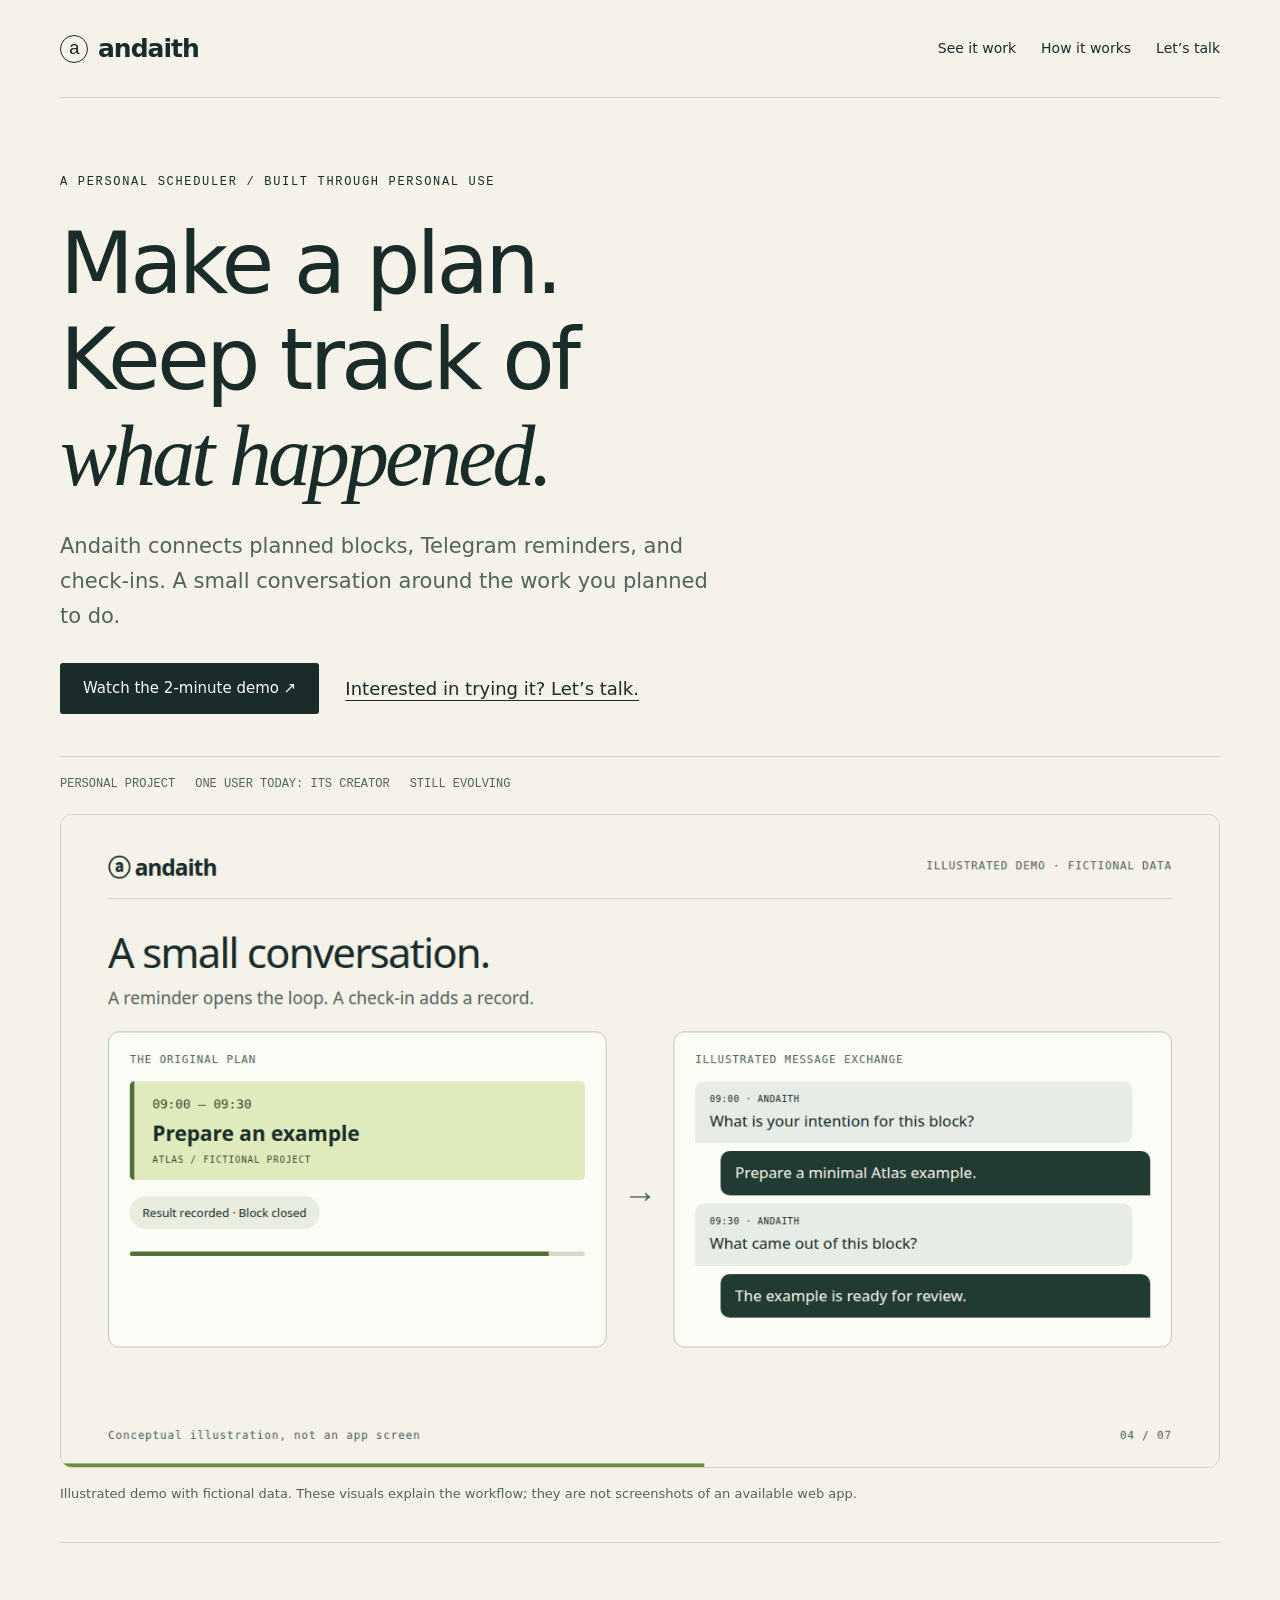
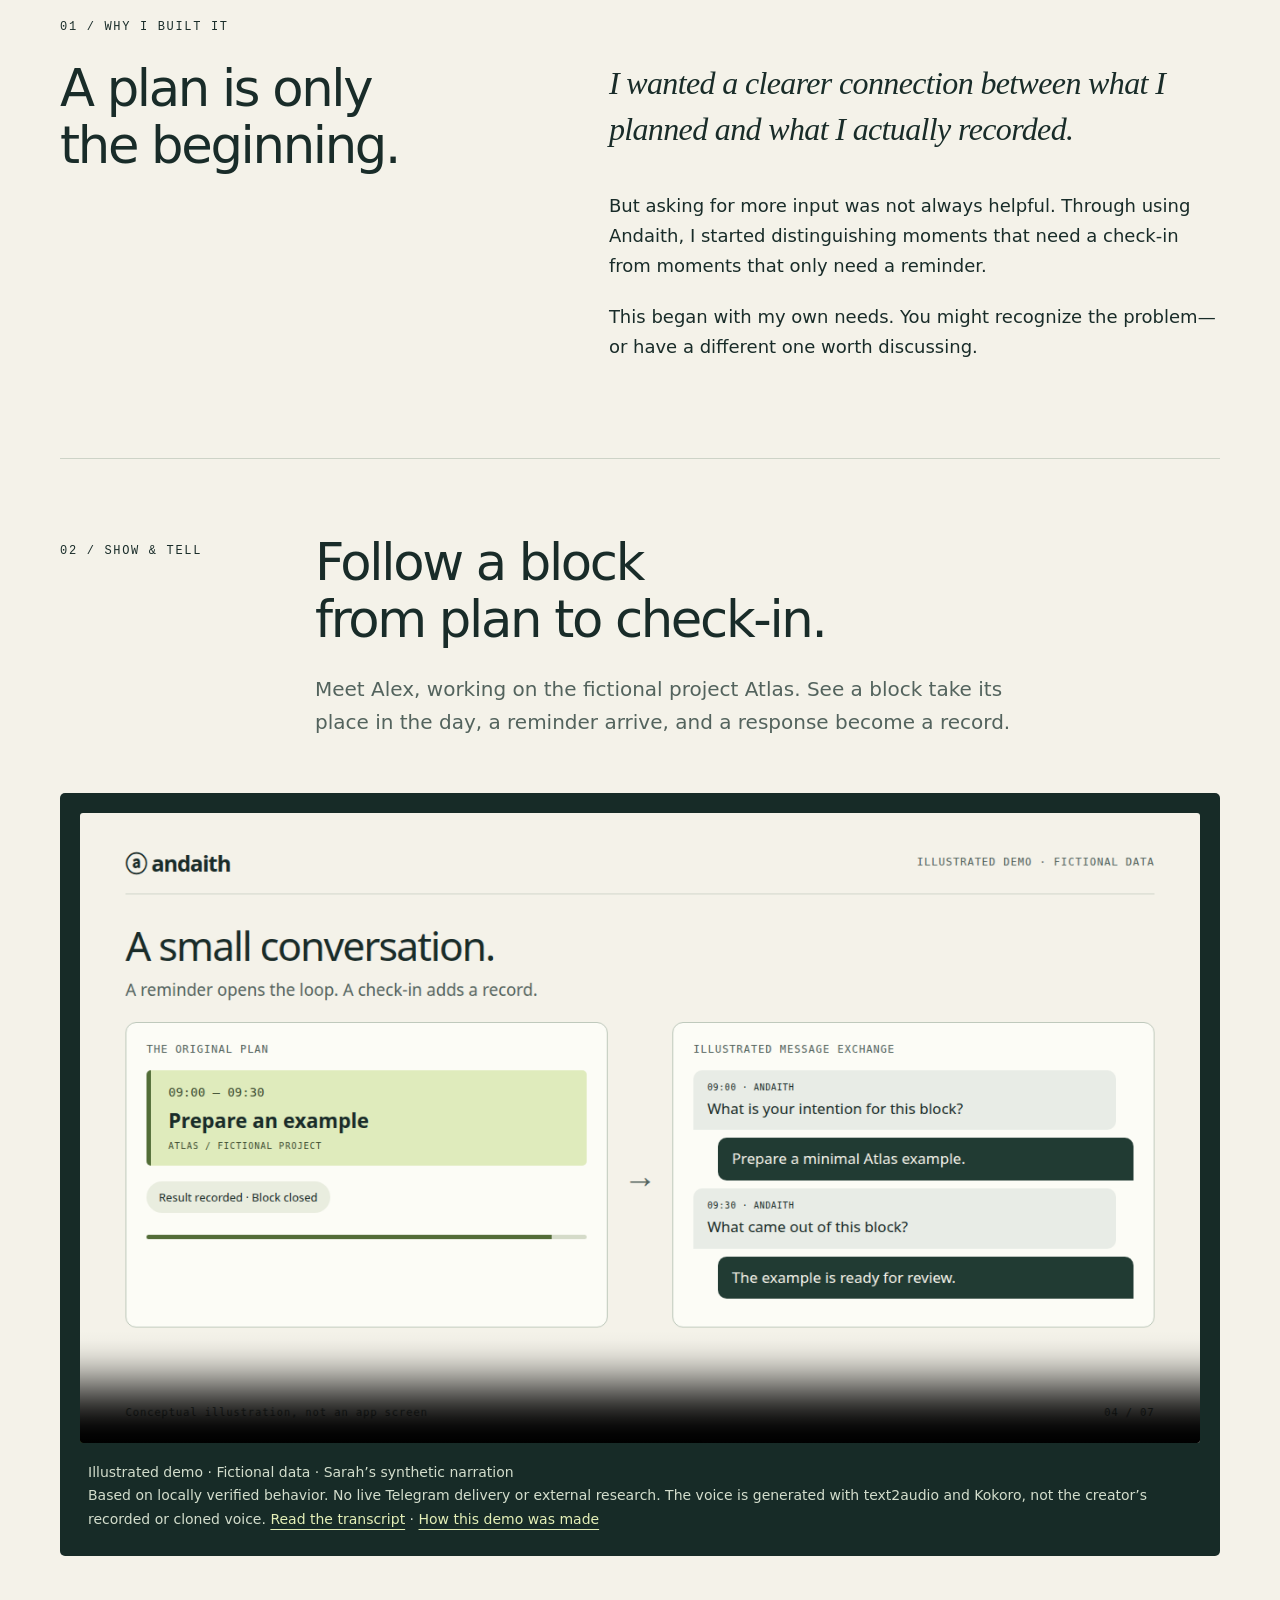
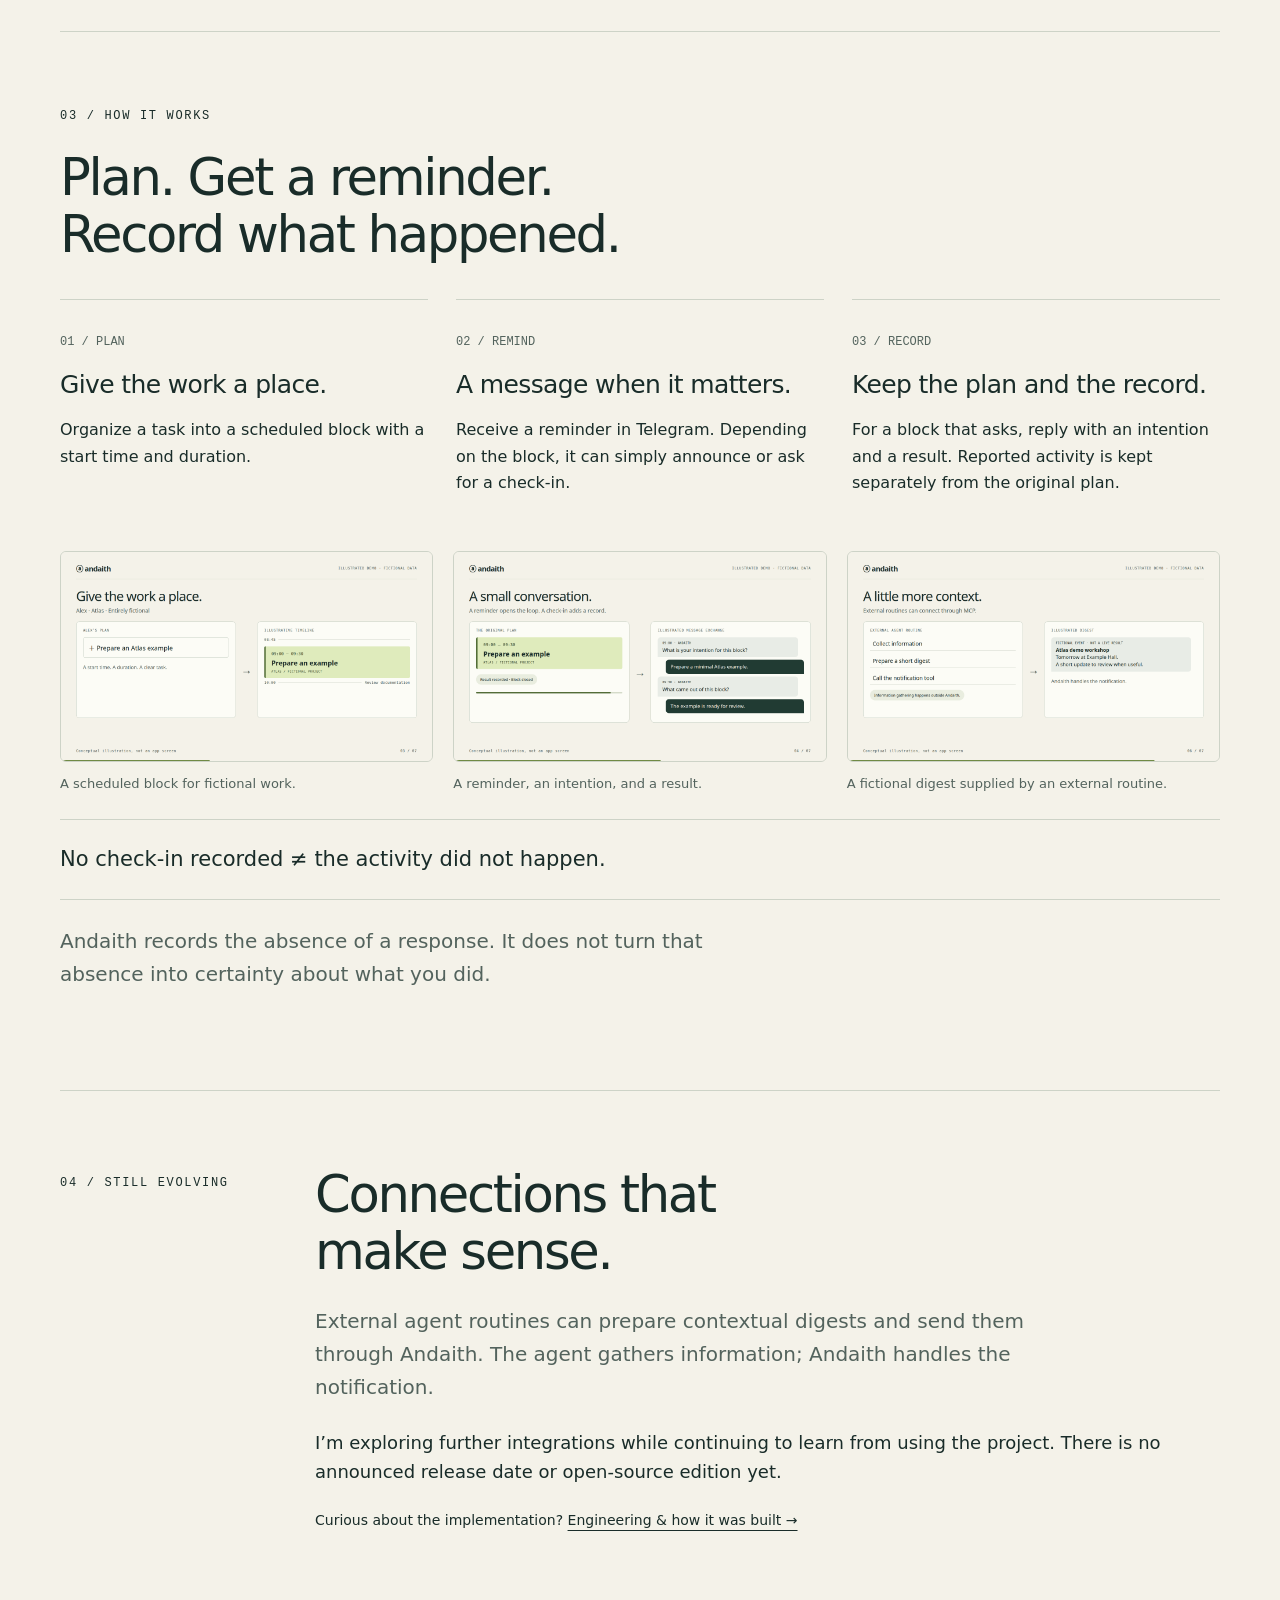
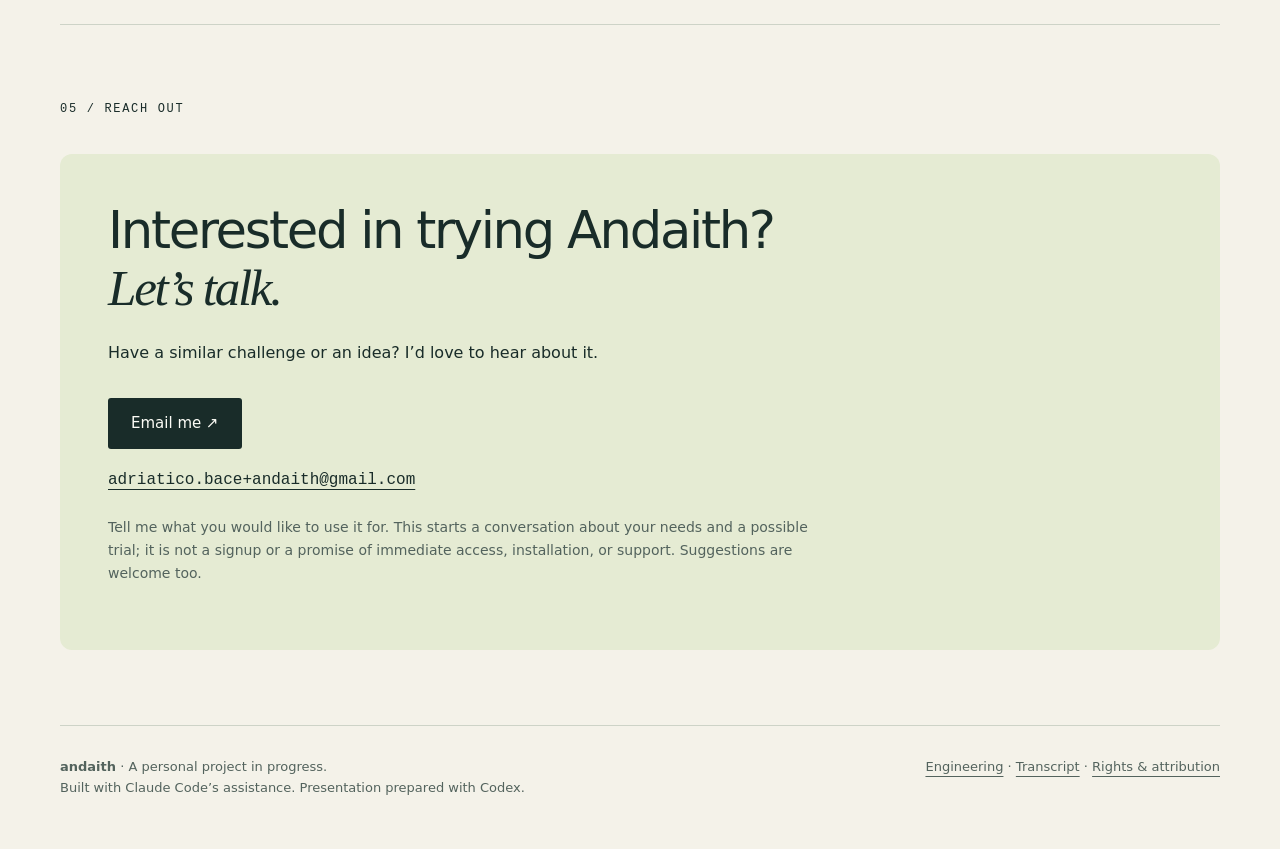
==== index.html @ bb745c5e "Publish approved Andaith showcase and fictional animated demo" ====
<!doctype html><html lang="en"><head><meta charset="utf-8"><meta name="viewport" content="width=device-width,initial-scale=1"><meta name="color-scheme" content="light"><title>Andaith — Make a plan. Keep track of what happened.</title><meta name="description" content="Meet Andaith, a personal scheduler connecting planned blocks, Telegram reminders, and check-ins. See how it works and get in touch to explore a possible trial."><link rel="stylesheet" href="styles.css"></head><body><a class="skip" href="#main">Skip to content</a><div class="wrap"><header class="nav"><a class="brand" href="#"><span class="mark" aria-hidden="true">a</span>andaith</a><nav aria-label="Main navigation"><a href="#demo">See it work</a><a href="#how">How it works</a><a href="#contact">Let’s talk</a></nav></header>
<main id="main"><section class="hero product-hero"><p class="eyebrow">A personal scheduler / Built through personal use</p><h1 class="product-title">Make a plan.<br>Keep track of<br><span class="accent">what happened.</span></h1><p class="intro product-intro">Andaith connects planned blocks, Telegram reminders, and check-ins. A small conversation around the work you planned to do.</p><div class="actions"><a class="button" href="#demo">Watch the 2-minute demo ↗</a><a href="mailto:adriatico.bace%2Bandaith@gmail.com?subject=Interested%20in%20Andaith">Interested in trying it? Let’s talk.</a></div><div class="facts"><span>PERSONAL PROJECT</span><span>ONE USER TODAY: ITS CREATOR</span><span>STILL EVOLVING</span></div><figure class="hero-art"><img src="assets/checkin.png" width="1280" height="720" alt="Illustrated exchange: an Atlas block leads to a reminder, an intention, and a recorded result."></figure><p class="disclosure">Illustrated demo with fictional data. These visuals explain the workflow; they are not screenshots of an available web app.</p></section>
<section class="section" id="why"><p class="eyebrow">01 / Why I built it</p><div class="story-intro"><h2>A plan is only<br>the beginning.</h2><div><p class="statement">I wanted a clearer connection between what I planned and what I actually recorded.</p><p>But asking for more input was not always helpful. Through using Andaith, I started distinguishing moments that need a check-in from moments that only need a reminder.</p><p>This began with my own needs. You might recognize the problem—or have a different one worth discussing.</p></div></div></section>
<section class="section" id="demo"><div class="section-head"><p class="eyebrow">02 / Show & tell</p><div><h2>Follow a block<br>from plan to check-in.</h2><p class="lead">Meet Alex, working on the fictional project Atlas. See a block take its place in the day, a reminder arrive, and a response become a record.</p></div></div><div class="demo"><video controls playsinline preload="metadata" poster="assets/checkin.png" aria-label="Andaith illustrated demonstration with English synthetic narration"><source src="assets/demo.mp4" type="video/mp4"><track kind="captions" src="assets/captions.vtt" srclang="en" label="English" default><p><a href="assets/demo.mp4">Download the demo</a>.</p></video><div class="demo-note">Illustrated demo · Fictional data · Sarah’s synthetic narration<br>Based on locally verified behavior. No live Telegram delivery or external research. The voice is generated with text2audio and Kokoro, not the creator’s recorded or cloned voice. <a href="transcript.html">Read the transcript</a> · <a href="evidence.html">How this demo was made</a></div></div></section>
<section class="section" id="how"><p class="eyebrow">03 / How it works</p><h2>Plan. Get a reminder.<br>Record what happened.</h2><div class="three-steps"><article class="step"><span class="n">01 / PLAN</span><h3>Give the work a place.</h3><p>Organize a task into a scheduled block with a start time and duration.</p></article><article class="step"><span class="n">02 / REMIND</span><h3>A message when it matters.</h3><p>Receive a reminder in Telegram. Depending on the block, it can simply announce or ask for a check-in.</p></article><article class="step"><span class="n">03 / RECORD</span><h3>Keep the plan and the record.</h3><p>For a block that asks, reply with an intention and a result. Reported activity is kept separately from the original plan.</p></article></div><div class="gallery"><figure><a href="assets/plan.png"><img src="assets/plan.png" width="1280" height="720" loading="lazy" alt="Illustrated example of adding an Atlas task to a timeline."></a><figcaption>A scheduled block for fictional work.</figcaption></figure><figure><a href="assets/checkin.png"><img src="assets/checkin.png" width="1280" height="720" loading="lazy" alt="Illustrated reminder and check-ins for the Atlas block."></a><figcaption>A reminder, an intention, and a result.</figcaption></figure><figure><a href="assets/digest.png"><img src="assets/digest.png" width="1280" height="720" loading="lazy" alt="An external routine sends an invented Atlas event through the notification tool."></a><figcaption>A fictional digest supplied by an external routine.</figcaption></figure></div><p class="story-rule">No check-in recorded ≠ the activity did not happen.</p><p class="lead">Andaith records the absence of a response. It does not turn that absence into certainty about what you did.</p></section>
<section class="section" id="next"><div class="section-head"><p class="eyebrow">04 / Still evolving</p><div><h2>Connections that<br>make sense.</h2><p class="lead">External agent routines can prepare contextual digests and send them through Andaith. The agent gathers information; Andaith handles the notification.</p><p>I’m exploring further integrations while continuing to learn from using the project. There is no announced release date or open-source edition yet.</p><p class="concept-link">Curious about the implementation? <a href="engineering.html">Engineering & how it was built →</a></p></div></div></section>
<section class="section" id="contact"><p class="eyebrow">05 / Reach out</p><div class="invitation"><h2>Interested in trying Andaith?<br><span class="accent">Let’s talk.</span></h2><p class="contact-note">Have a similar challenge or an idea? I’d love to hear about it.</p><a class="button" href="mailto:adriatico.bace%2Bandaith@gmail.com?subject=Interested%20in%20Andaith">Email me ↗</a><a class="email-address direct-email" href="mailto:adriatico.bace%2Bandaith@gmail.com?subject=Interested%20in%20Andaith">adriatico.bace+andaith@gmail.com</a><p class="small">Tell me what you would like to use it for. This starts a conversation about your needs and a possible trial; it is not a signup or a promise of immediate access, installation, or support. Suggestions are welcome too.</p></div></section></main><footer class="footer"><p><strong>andaith</strong> · A personal project in progress.<br>Built with Claude Code’s assistance. Presentation prepared with Codex.</p><p><a href="engineering.html">Engineering</a> · <a href="transcript.html">Transcript</a> · <a href="NOTICE.txt">Rights & attribution</a></p></footer></div></body></html>
---- styles.css ----
:root{--paper:#f4f2e9;--ink:#192c29;--muted:#53635d;--line:#cdd3c7;--green:#cce57b;--dark:#172b27;--white:#fcfcf6;--mono:ui-monospace,SFMono-Regular,Consolas,monospace}
*{box-sizing:border-box}html{scroll-behavior:smooth;scroll-padding-top:24px}body{margin:0;background:var(--paper);color:var(--ink);font:18px/1.65 system-ui,-apple-system,BlinkMacSystemFont,"Segoe UI",sans-serif}a{color:inherit;text-underline-offset:5px}a:hover{text-decoration-thickness:2px}a:focus-visible,summary:focus-visible,video:focus-visible{outline:3px solid #54742a;outline-offset:6px}img{display:block;max-width:100%;height:auto}p{margin:0 0 1.2em}h1,h2,h3{line-height:1.12;font-weight:520;letter-spacing:-.045em;margin:0 0 24px}h1{font-size:clamp(52px,6.7vw,92px);max-width:900px}h2{font-size:clamp(36px,4vw,56px)}h3{font-size:27px;letter-spacing:-.025em}.wrap{width:min(1160px,calc(100% - 64px));margin:auto}.skip{position:absolute;left:20px;top:-100px;padding:10px;background:var(--green);z-index:3}.skip:focus{top:12px}.nav{display:flex;justify-content:space-between;align-items:center;padding:28px 0;border-bottom:1px solid var(--line);gap:24px}.brand{display:flex;gap:10px;align-items:center;text-decoration:none;font-weight:650;letter-spacing:-.04em;font-size:25px}.mark{display:inline-grid;place-items:center;width:28px;height:28px;border:1.5px solid var(--ink);border-radius:50%;font:19px var(--mono)}nav{display:flex;gap:25px;font-size:14px}nav a{text-decoration:none}.eyebrow{font:12px/1.5 var(--mono);letter-spacing:.14em;text-transform:uppercase;margin:0 0 24px}.hero{padding:75px 0 45px}.hero .intro{font-size:21px;line-height:1.65;max-width:660px;color:var(--muted)}.accent{font-family:Georgia,serif;font-style:italic;font-weight:400}.actions{display:flex;gap:26px;align-items:center;flex-wrap:wrap;margin:30px 0 42px}.button{display:inline-flex;padding:13px 23px;background:var(--ink);color:var(--white);text-decoration:none;font-size:15px;border-radius:3px}.button:hover{background:#304b40}.facts{display:flex;gap:20px;flex-wrap:wrap;border-top:1px solid var(--line);padding-top:18px;color:var(--muted);font:12px/1.6 var(--mono)}.hero-figure{margin:0 0 24px;background:var(--dark);border-radius:5px;overflow:hidden}.hero-figure img{width:100%}figcaption{font-size:13px;color:var(--muted);margin-top:12px;line-height:1.6}.section{padding:75px 0;border-top:1px solid var(--line)}.section-head{display:grid;grid-template-columns:220px 1fr;gap:35px}.section-head .eyebrow{padding-top:8px}.lead{max-width:730px;font-size:20px;color:var(--muted)}.demo{margin-top:32px;background:var(--dark);padding:20px;border-radius:5px}video{display:block;width:100%;aspect-ratio:16/9;background:var(--dark);border-radius:3px}.video-note{color:#c4d0c5;font:12px/1.7 var(--mono);padding:14px 4px 0}.video-note a{color:#e3efbc}.captions{display:flex;gap:12px;flex-wrap:wrap;font-size:14px;margin-top:18px}.pill{border:1px solid var(--line);border-radius:24px;padding:5px 14px;font:12px/1.5 var(--mono)}.gallery{display:grid;grid-template-columns:repeat(3,1fr);gap:20px;margin-top:34px}.gallery figure{margin:0}.gallery img{border-radius:3px;aspect-ratio:16/9}.architecture{margin:32px 0;background:var(--dark);border-radius:5px;padding:12px}.architecture img{width:100%}.decisions{border-top:1px solid var(--line);margin-top:35px}.decision{display:grid;grid-template-columns:60px 250px 1fr;gap:25px;padding:25px 0;border-bottom:1px solid var(--line)}.decision .number{font:13px var(--mono);color:var(--muted);padding-top:6px}.decision h3{font-size:23px;margin:0}.decision p{font-size:16px;margin:0;max-width:650px}.ownership{display:grid;grid-template-columns:1fr 1fr;gap:40px;margin-top:32px}.ownership>div{padding:28px 0;border-top:2px solid var(--ink)}.ownership p{font-size:17px}.note{background:#e8ecd9;border-left:3px solid #5a7043;padding:22px 28px;font-size:16px;margin-top:26px}.evidence{display:grid;grid-template-columns:1fr 1fr;gap:40px;margin-top:32px}.evidence ul{padding-left:22px;font-size:16px}.evidence li{padding:4px 0}.quote{font:italic 32px/1.4 Georgia,serif;max-width:800px;padding:25px 0}.footer{padding:30px 0 50px;border-top:1px solid var(--line);display:flex;justify-content:space-between;gap:30px;font-size:13px;color:var(--muted)}.footer p{margin:0}details{margin-top:24px;font-size:15px}summary{cursor:pointer;font-weight:600}.small{font-size:14px;color:var(--muted)}code{font: .88em var(--mono);overflow-wrap:anywhere}::selection{background:var(--green);color:var(--ink)}
@media(max-width:760px){.wrap{width:calc(100% - 36px)}.nav{padding:20px 0;align-items:flex-start}nav{gap:13px;flex-wrap:wrap;justify-content:flex-end;font-size:12px;max-width:225px}.hero{padding-top:45px}h1{font-size:54px}.hero .intro{font-size:18px}.section{padding:45px 0}.section-head{grid-template-columns:1fr;gap:0}.section-head .eyebrow{margin-bottom:18px}.gallery{grid-template-columns:1fr}.ownership,.evidence{grid-template-columns:1fr;gap:10px}.decision{grid-template-columns:30px 1fr;gap:12px}.decision p{grid-column:2}.demo{padding:8px}.facts{gap:10px}.footer{flex-direction:column}.architecture{padding:0}.lead{font-size:18px}.quote{font-size:27px}}
@media(prefers-reduced-motion:reduce){html{scroll-behavior:auto}}

video::cue{font-size:18px;background:rgba(10,20,17,.88);color:#fff}.product-title{max-width:1000px}.product-intro{max-width:680px}.product-hero{padding-bottom:38px}.hero-art{margin:20px 0 0;border:1px solid var(--line);border-radius:12px;overflow:hidden;background:#fcfcf6}.hero-art img{width:100%}.story-intro{display:grid;grid-template-columns:1fr 1.25fr;gap:60px}.story-intro .statement{font:italic 32px/1.45 Georgia,serif;letter-spacing:-.02em}.three-steps{display:grid;grid-template-columns:repeat(3,1fr);gap:28px;margin:35px 0}.step{border-top:1px solid var(--line);padding-top:24px}.step .n{font:12px var(--mono);color:var(--muted)}.step h3{margin:18px 0;font-size:25px}.step p{font-size:16px}.demo{margin-top:30px}.demo-note{color:#d3ddcc;font-size:14px;line-height:1.7;padding:18px 8px 4px}.demo-note a{color:#e4efb7}.invitation{background:#e5ebd3;border-radius:12px;padding:48px;margin:36px 0 0}.invitation h2{max-width:780px}.invitation .button{margin:12px 0 18px}.email-address{display:block;font:16px/1.7 var(--mono);overflow-wrap:anywhere}.invitation .small{max-width:700px;margin-top:22px}.story-rule{padding:22px 0;margin:25px 0;border-top:1px solid var(--line);border-bottom:1px solid var(--line);font-size:21px}.subpage-title{font-size:clamp(40px,5vw,68px)}.mono-label{font:12px var(--mono);color:var(--muted)}.facts span{display:inline-block}.disclosure{font-size:13px;max-width:900px;color:var(--muted);margin:15px 0 0}.concept-link{font-size:14px}.gallery figure a{display:block;border:1px solid var(--line);border-radius:6px;overflow:hidden}.contact-note{font-size:16px}.direct-email{color:var(--ink)}@media(max-width:760px){video::cue{font-size:12px}.product-title{font-size:49px}.story-intro{grid-template-columns:1fr;gap:16px}.story-intro .statement{font-size:27px}.three-steps{grid-template-columns:1fr;gap:10px}.invitation{padding:26px 22px}.invitation h2{font-size:34px}.email-address{font-size:13px}.product-hero{padding-top:38px}.demo-note{font-size:12px}.hero-art{border-radius:7px}}
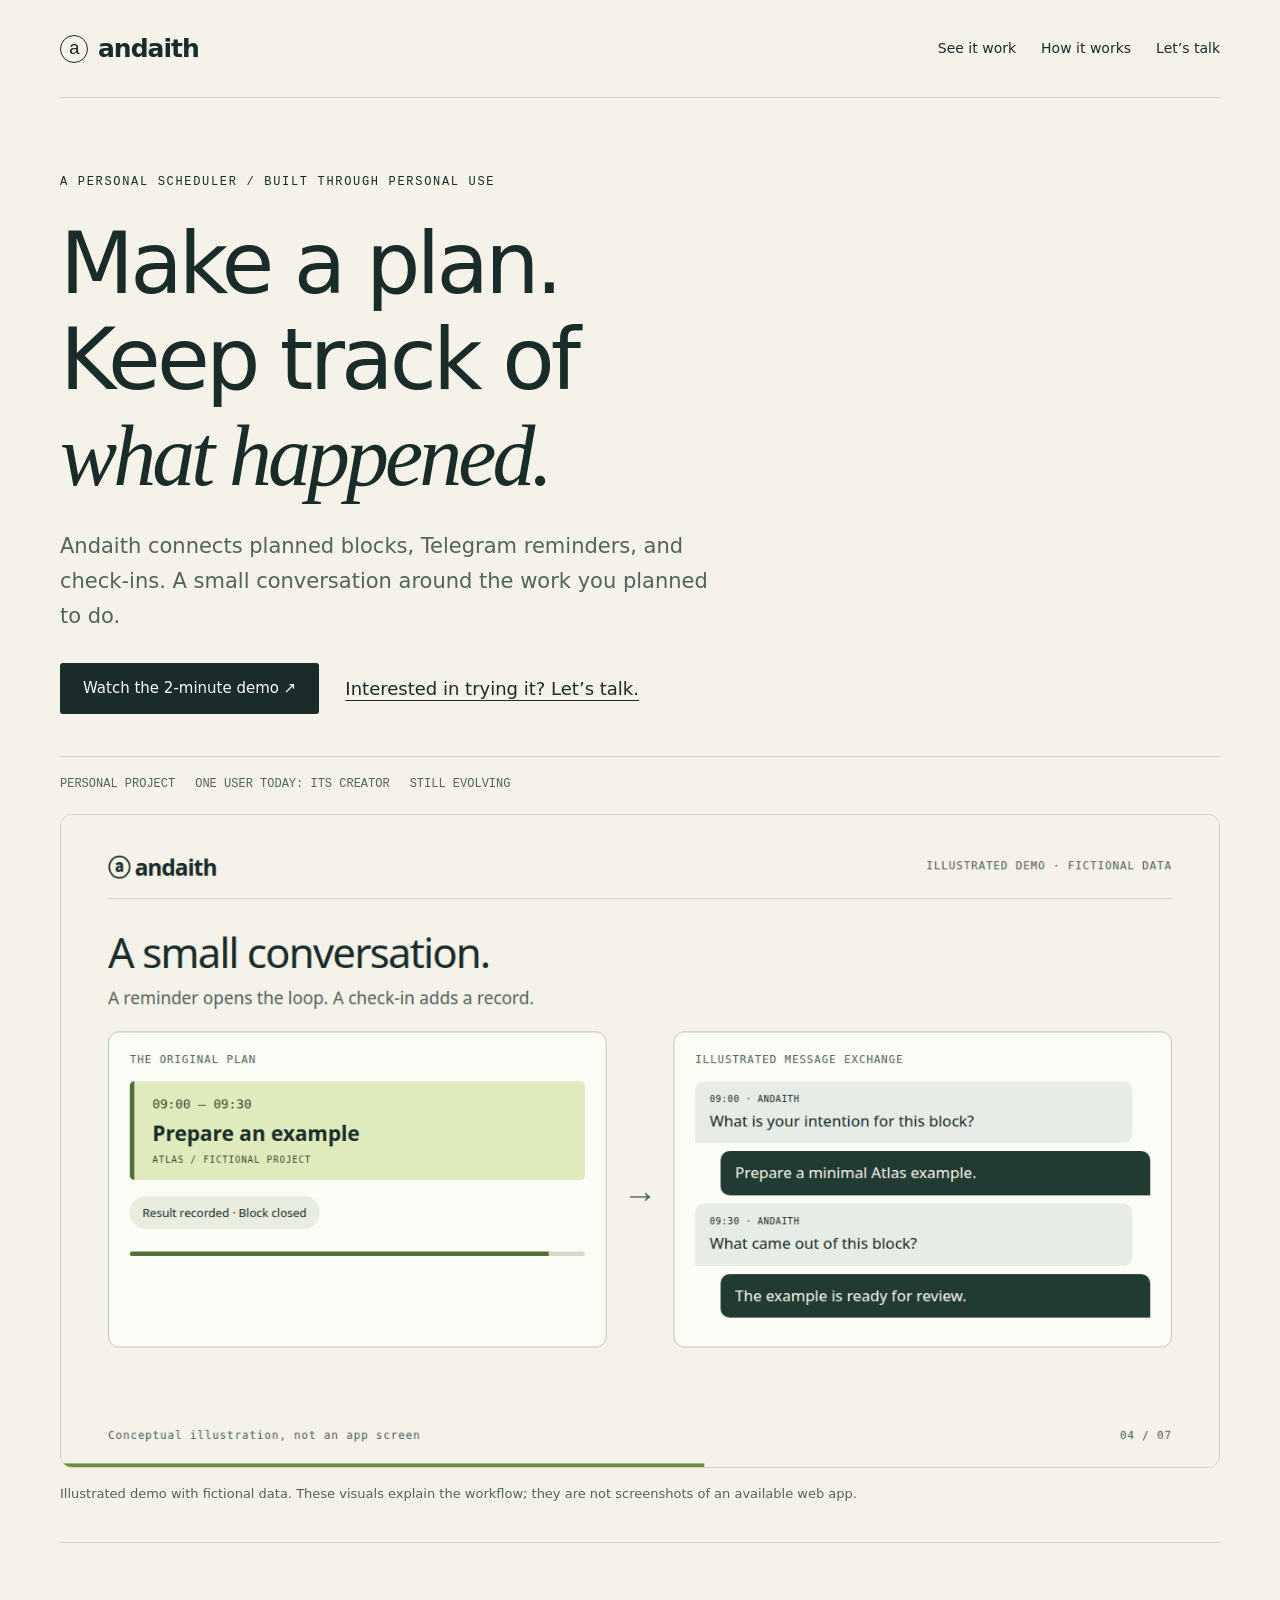
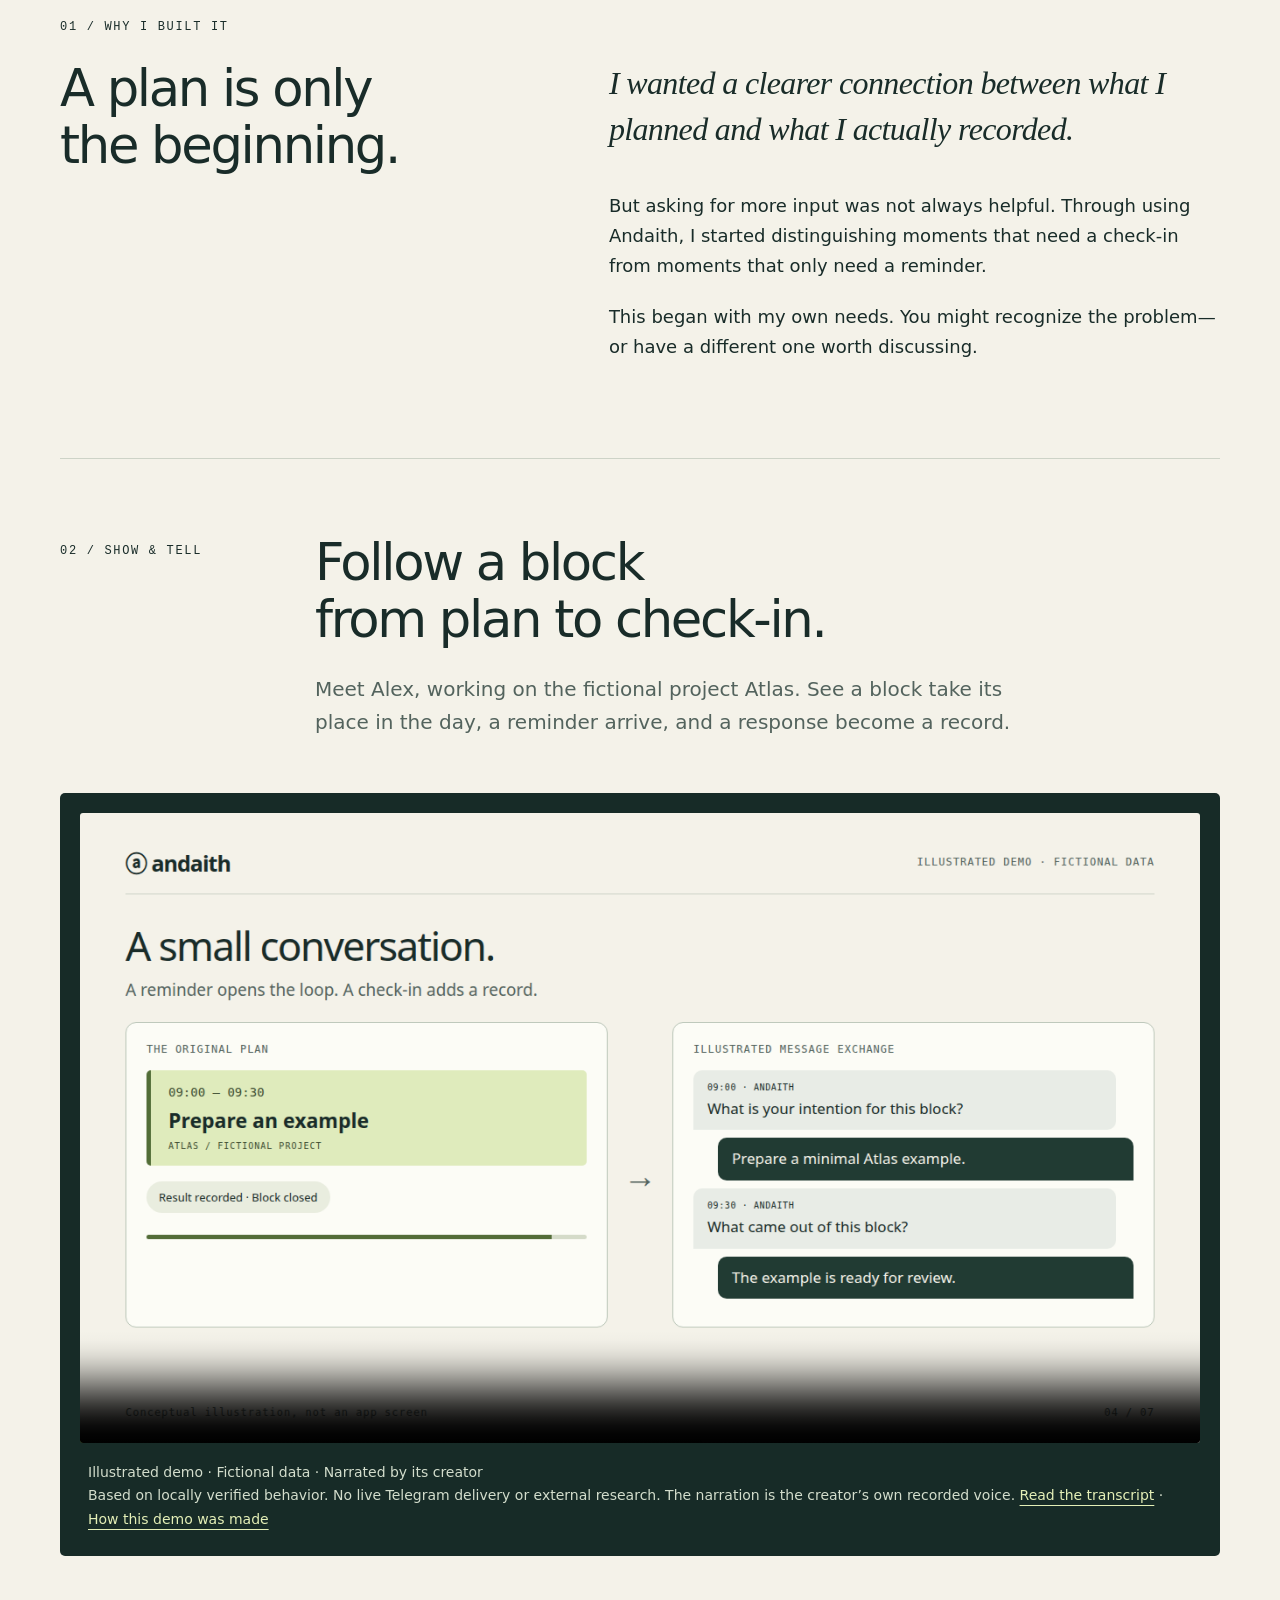
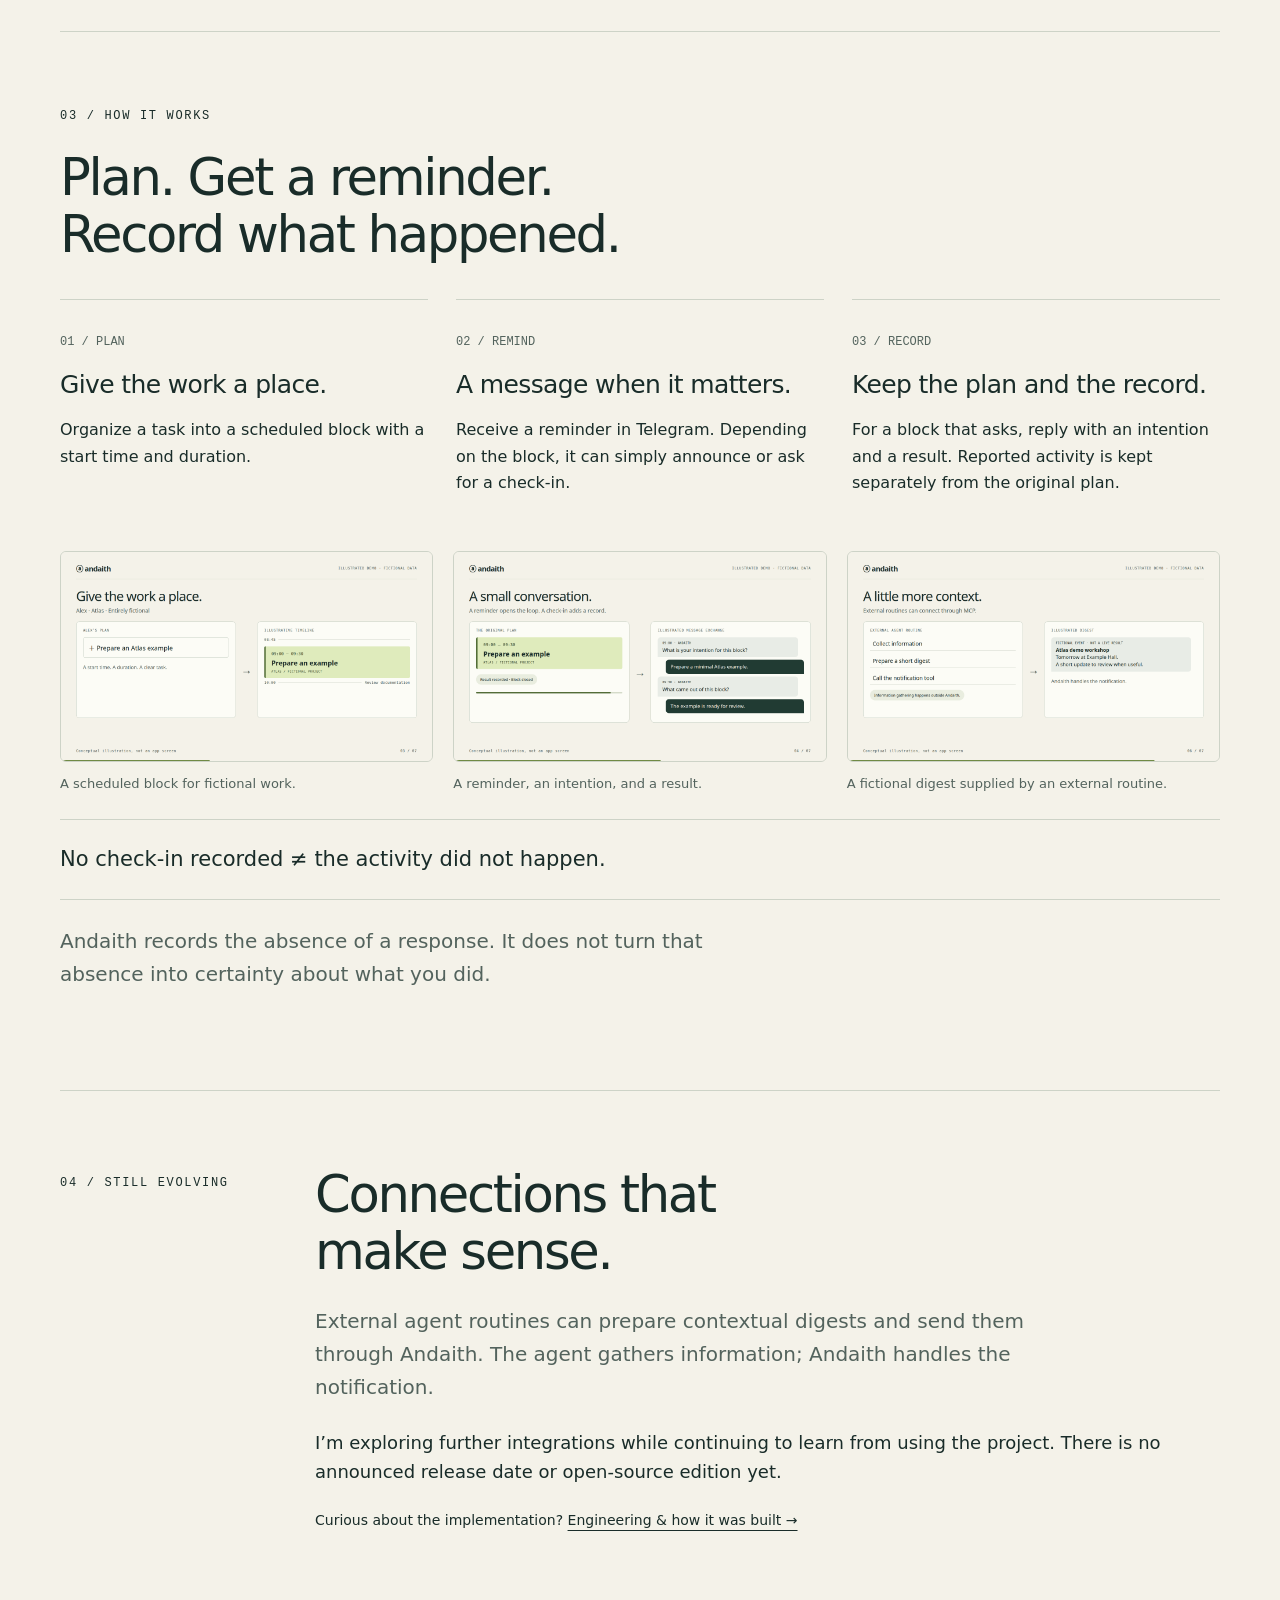
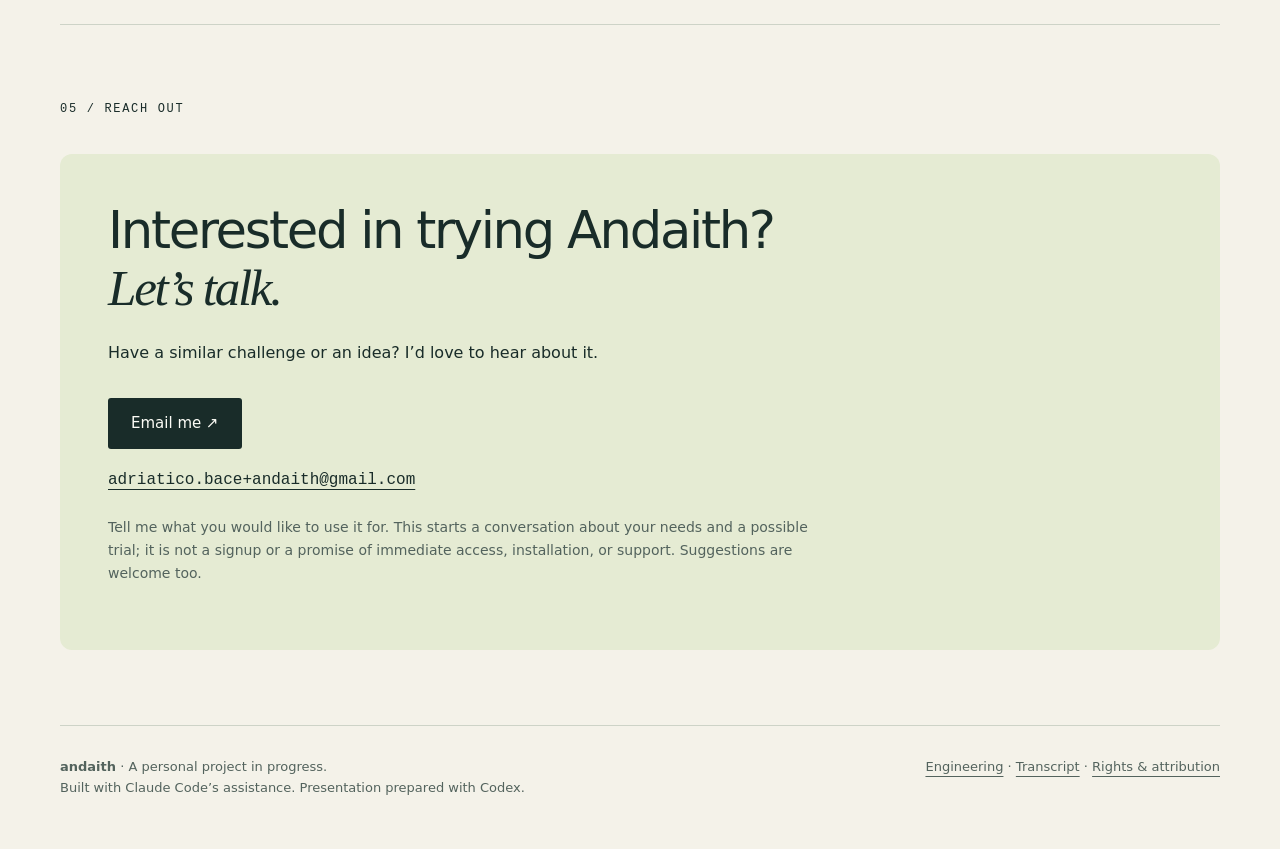
==== commit 6adcf903: "Publish creator-recorded narration with synchronized animation and captions" ====
--- a/index.html
+++ b/index.html
@@ -1,7 +1,7 @@
 <!doctype html><html lang="en"><head><meta charset="utf-8"><meta name="viewport" content="width=device-width,initial-scale=1"><meta name="color-scheme" content="light"><title>Andaith — Make a plan. Keep track of what happened.</title><meta name="description" content="Meet Andaith, a personal scheduler connecting planned blocks, Telegram reminders, and check-ins. See how it works and get in touch to explore a possible trial."><link rel="stylesheet" href="styles.css"></head><body><a class="skip" href="#main">Skip to content</a><div class="wrap"><header class="nav"><a class="brand" href="#"><span class="mark" aria-hidden="true">a</span>andaith</a><nav aria-label="Main navigation"><a href="#demo">See it work</a><a href="#how">How it works</a><a href="#contact">Let’s talk</a></nav></header>
 <main id="main"><section class="hero product-hero"><p class="eyebrow">A personal scheduler / Built through personal use</p><h1 class="product-title">Make a plan.<br>Keep track of<br><span class="accent">what happened.</span></h1><p class="intro product-intro">Andaith connects planned blocks, Telegram reminders, and check-ins. A small conversation around the work you planned to do.</p><div class="actions"><a class="button" href="#demo">Watch the 2-minute demo ↗</a><a href="mailto:adriatico.bace%2Bandaith@gmail.com?subject=Interested%20in%20Andaith">Interested in trying it? Let’s talk.</a></div><div class="facts"><span>PERSONAL PROJECT</span><span>ONE USER TODAY: ITS CREATOR</span><span>STILL EVOLVING</span></div><figure class="hero-art"><img src="assets/checkin.png" width="1280" height="720" alt="Illustrated exchange: an Atlas block leads to a reminder, an intention, and a recorded result."></figure><p class="disclosure">Illustrated demo with fictional data. These visuals explain the workflow; they are not screenshots of an available web app.</p></section>
 <section class="section" id="why"><p class="eyebrow">01 / Why I built it</p><div class="story-intro"><h2>A plan is only<br>the beginning.</h2><div><p class="statement">I wanted a clearer connection between what I planned and what I actually recorded.</p><p>But asking for more input was not always helpful. Through using Andaith, I started distinguishing moments that need a check-in from moments that only need a reminder.</p><p>This began with my own needs. You might recognize the problem—or have a different one worth discussing.</p></div></div></section>
-<section class="section" id="demo"><div class="section-head"><p class="eyebrow">02 / Show & tell</p><div><h2>Follow a block<br>from plan to check-in.</h2><p class="lead">Meet Alex, working on the fictional project Atlas. See a block take its place in the day, a reminder arrive, and a response become a record.</p></div></div><div class="demo"><video controls playsinline preload="metadata" poster="assets/checkin.png" aria-label="Andaith illustrated demonstration with English synthetic narration"><source src="assets/demo.mp4" type="video/mp4"><track kind="captions" src="assets/captions.vtt" srclang="en" label="English" default><p><a href="assets/demo.mp4">Download the demo</a>.</p></video><div class="demo-note">Illustrated demo · Fictional data · Sarah’s synthetic narration<br>Based on locally verified behavior. No live Telegram delivery or external research. The voice is generated with text2audio and Kokoro, not the creator’s recorded or cloned voice. <a href="transcript.html">Read the transcript</a> · <a href="evidence.html">How this demo was made</a></div></div></section>
+<section class="section" id="demo"><div class="section-head"><p class="eyebrow">02 / Show & tell</p><div><h2>Follow a block<br>from plan to check-in.</h2><p class="lead">Meet Alex, working on the fictional project Atlas. See a block take its place in the day, a reminder arrive, and a response become a record.</p></div></div><div class="demo"><video controls playsinline preload="metadata" poster="assets/checkin.png" aria-label="Andaith illustrated demonstration with English narration by its creator"><source src="assets/demo.mp4" type="video/mp4"><track kind="captions" src="assets/captions.vtt" srclang="en" label="English" default><p><a href="assets/demo.mp4">Download the demo</a>.</p></video><div class="demo-note">Illustrated demo · Fictional data · Narrated by its creator<br>Based on locally verified behavior. No live Telegram delivery or external research. The narration is the creator’s own recorded voice. <a href="transcript.html">Read the transcript</a> · <a href="evidence.html">How this demo was made</a></div></div></section>
 <section class="section" id="how"><p class="eyebrow">03 / How it works</p><h2>Plan. Get a reminder.<br>Record what happened.</h2><div class="three-steps"><article class="step"><span class="n">01 / PLAN</span><h3>Give the work a place.</h3><p>Organize a task into a scheduled block with a start time and duration.</p></article><article class="step"><span class="n">02 / REMIND</span><h3>A message when it matters.</h3><p>Receive a reminder in Telegram. Depending on the block, it can simply announce or ask for a check-in.</p></article><article class="step"><span class="n">03 / RECORD</span><h3>Keep the plan and the record.</h3><p>For a block that asks, reply with an intention and a result. Reported activity is kept separately from the original plan.</p></article></div><div class="gallery"><figure><a href="assets/plan.png"><img src="assets/plan.png" width="1280" height="720" loading="lazy" alt="Illustrated example of adding an Atlas task to a timeline."></a><figcaption>A scheduled block for fictional work.</figcaption></figure><figure><a href="assets/checkin.png"><img src="assets/checkin.png" width="1280" height="720" loading="lazy" alt="Illustrated reminder and check-ins for the Atlas block."></a><figcaption>A reminder, an intention, and a result.</figcaption></figure><figure><a href="assets/digest.png"><img src="assets/digest.png" width="1280" height="720" loading="lazy" alt="An external routine sends an invented Atlas event through the notification tool."></a><figcaption>A fictional digest supplied by an external routine.</figcaption></figure></div><p class="story-rule">No check-in recorded ≠ the activity did not happen.</p><p class="lead">Andaith records the absence of a response. It does not turn that absence into certainty about what you did.</p></section>
 <section class="section" id="next"><div class="section-head"><p class="eyebrow">04 / Still evolving</p><div><h2>Connections that<br>make sense.</h2><p class="lead">External agent routines can prepare contextual digests and send them through Andaith. The agent gathers information; Andaith handles the notification.</p><p>I’m exploring further integrations while continuing to learn from using the project. There is no announced release date or open-source edition yet.</p><p class="concept-link">Curious about the implementation? <a href="engineering.html">Engineering & how it was built →</a></p></div></div></section>
 <section class="section" id="contact"><p class="eyebrow">05 / Reach out</p><div class="invitation"><h2>Interested in trying Andaith?<br><span class="accent">Let’s talk.</span></h2><p class="contact-note">Have a similar challenge or an idea? I’d love to hear about it.</p><a class="button" href="mailto:adriatico.bace%2Bandaith@gmail.com?subject=Interested%20in%20Andaith">Email me ↗</a><a class="email-address direct-email" href="mailto:adriatico.bace%2Bandaith@gmail.com?subject=Interested%20in%20Andaith">adriatico.bace+andaith@gmail.com</a><p class="small">Tell me what you would like to use it for. This starts a conversation about your needs and a possible trial; it is not a signup or a promise of immediate access, installation, or support. Suggestions are welcome too.</p></div></section></main><footer class="footer"><p><strong>andaith</strong> · A personal project in progress.<br>Built with Claude Code’s assistance. Presentation prepared with Codex.</p><p><a href="engineering.html">Engineering</a> · <a href="transcript.html">Transcript</a> · <a href="NOTICE.txt">Rights & attribution</a></p></footer></div></body></html>
